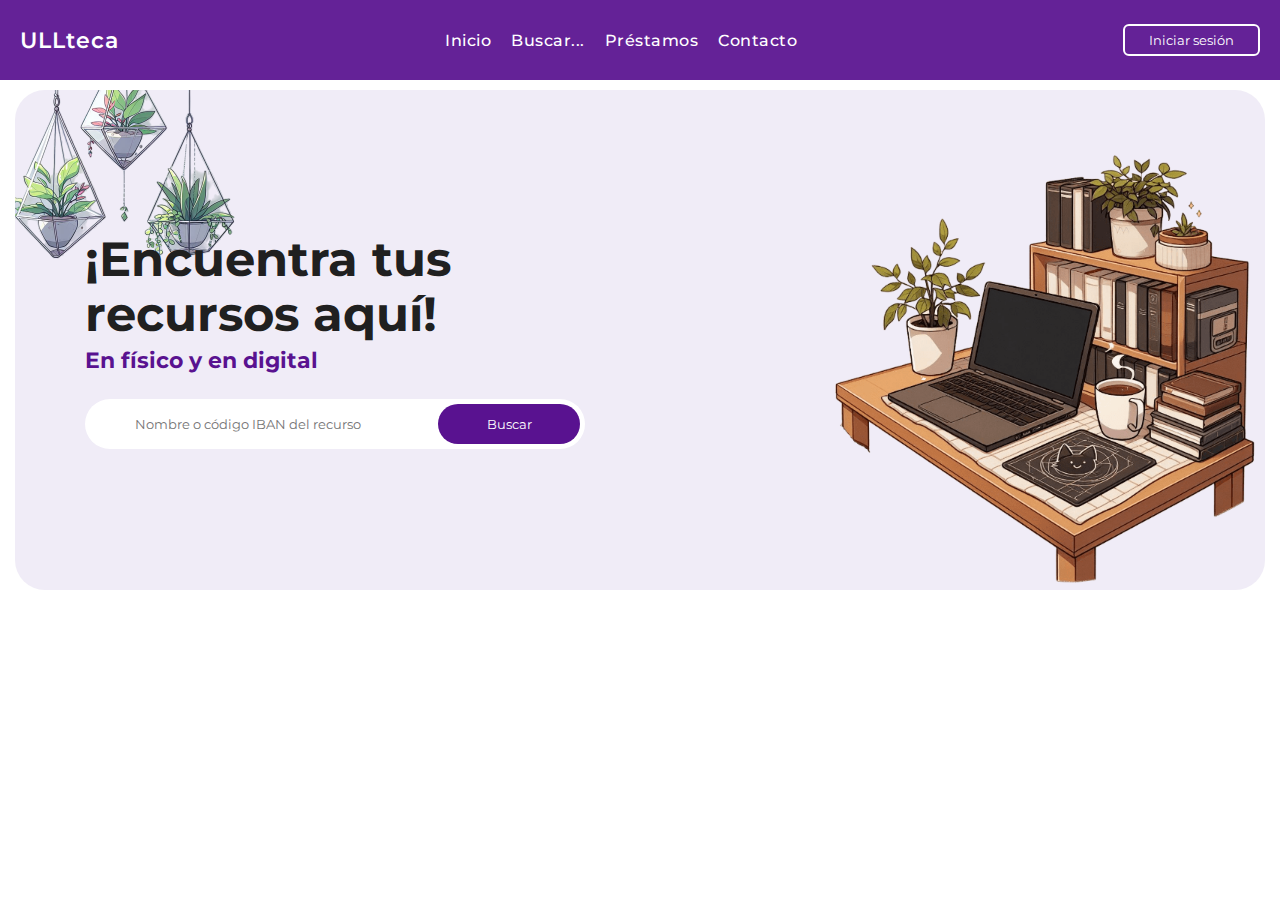
==== FIS/Search/index.html @ 1978ade1 "Search page added." ====
<!DOCTYPE html>
<html lang="en">

<head>
  <meta charset="UTF-8">
  <meta http-equiv="X-UA-Compatible" content="IE=EDGE" />
  <meta name="viewport" content="width=device-width, initial-scale=1.0">
  <title>Search</title>
  <link rel="stylesheet" type="text/css" href="style.css" />
  <!-- Unicons -->
  <link rel="stylesheet" href="https://unicons.iconscout.com/release/v4.0.0/css/line.css" />
</head>

<body>
  <!-- Navigation -->
  <nav class="navigation">
    <!-- Logo -->
    <a href="#" class="logo">
      ULLteca
    </a>
    <!-- Menu -->
    <ul class="menu">
      <li><a href="#">Inicio</a></li>
      <li><a href="#">Buscar...</a></li>
      <li><a href="#">Préstamos</a></li>
      <li><a href="#">Contacto</a></li>
    </ul>
    <!-- Right nav (Login button) -->
    <button class="button" id="form-open">Iniciar sesión</button>
  </nav>
  </header>

  <!-- Search banner -->
  <section id="search-banner">
    <!-- Background -->
    <img src="search_bg2.png" class="search_bg2" alt="search_bg2">
    <!-- Text -->
    <class class="search-banner-text">
      <h1>¡Encuentra tus recursos aquí!</h1>
      <strong>En físico y en digital</strong>
      <!-- Searchbox -->
      <form action="" class="search-box">
        <!-- Icon -->
        <i class="uil uil-search"></i>
        <!-- Input -->
        <input type="text" class="search-input" placeholder="Nombre o código IBAN del recurso" name="search" required>
        <!-- Btn -->
        <input type="submit" class="search-btn" value="Buscar"
      </form>
    </class>
  </section>
</body>

</html>
---- FIS/Search/style.css ----
@import url('https://fonts.googleapis.com/css2?family=Montserrat:ital,wght@0,100..900;1,100..900&display=swap');

* {
        font-family: "Montserrat";
        margin: 0px;
        padding: 0px;
        box-sizing: border-box;
}

ul {
        list-style: none;
}

a {
        text-decoration: none;
}

body {
        margin: 0px;
        padding: 0px;
        font-family: "Montserrat";
}

.navigation {
        display: flex;
        justify-content: space-between;
        align-items: center;
        height: 80px;
        padding: 0 20px;
        width: 100%;
        background: #591290ee;
        z-index: 100;
        margin: auto;
}

.menu {
        display: flex;
}

.menu li a {
        padding: 3px 10px;
        margin: 0px, 15px;
        color: white;
        font-weight: 500;
        letter-spacing: 0.5px;
}

.logo {
        font-size: 1.4rem;
        font-weight: 600;
        letter-spacing: 1px;
        color: white;
}

.button {
        color: white;
}

.menu li a:hover,
.menu .active {
        color: #d0a8f0;
        transition: all ease 0.3s;
}

.button {
        padding: 6px 24px;
        border: 2px solid white;
        background: transparent;
        border-radius: 6px;
        cursor: pointer;
}

.button:active {
        transform: scale(0.98);
}

/* Search banner */
#search-banner {
        max-width: 1250px;
        height: 500px;
        border-radius: 30px;
        background-color: #f0ecf7;
        margin: 10px auto;
        position: relative;
        overflow: hidden;
        background-image: url(search_bg.png);
        background-repeat: no-repeat;
        background-size: 450px;
        background-position: bottom right;
        display: flex;
        align-items: center;
}

.search_bg2 {
        position: absolute;
        left: -40px;
        top: -100px;
        width: 300px;
        height: 300px;
        object-fit: contain;
        object-position: center;
}

.search-banner-text {
        display: flex;
        flex-direction: column;
        width: 500px;
        margin-left: 70px;
        position: relative;
}

.search-banner-text h1 {
        font-size: 3rem;
        line-height: 55px;
        color: #202020;
}

.search-banner-text strong {
        color: #591290;
        font-size: 1.4rem;
        margin-top: 4px;
}

.search-box {
        background-color: white;
        height: 50px;
        display: flex;
        align-items: center;
        margin-top: 25px;
        padding: 0px 5px 0px 20px;
        border-radius: 30px;
}

.search-box i {
        font-size: 1.3rem;
        color: #3b3b3b;
        margin: 0px 10px;
}

.search-box .search-input {
        height: 40px;
        border: none;
        width: 100%;
        padding: 0px 10px;
}

.search-box .search-btn {
        width: 220px;
        height: 40px;
        border-radius: 30px;
        background-color: #591290;
        border: none;
        color: white;
        outline: none;
        transition: all ease 0.3s;
}

.search-box .search-btn:hover {
        background-color: #9258be;
        transition: all ease 0.3s;
}
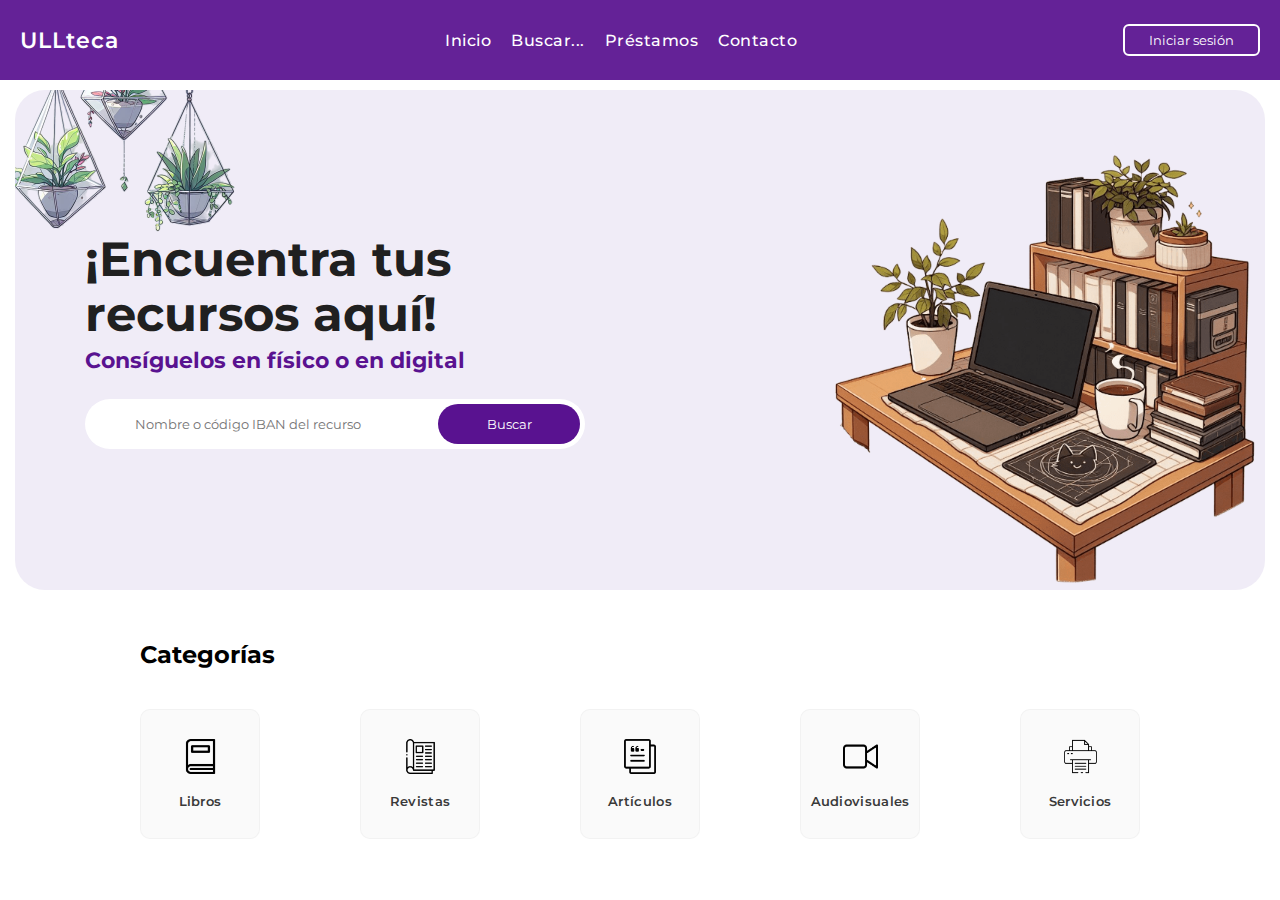
==== commit bcd6fae0: "Search page semifinished" ====
--- a/FIS/Search/index.html
+++ b/FIS/Search/index.html
@@ -7,17 +7,21 @@
   <meta name="viewport" content="width=device-width, initial-scale=1.0">
   <title>Search</title>
   <link rel="stylesheet" type="text/css" href="style.css" />
+  
   <!-- Unicons -->
   <link rel="stylesheet" href="https://unicons.iconscout.com/release/v4.0.0/css/line.css" />
 </head>
 
 <body>
+  
   <!-- Navigation -->
   <nav class="navigation">
+    
     <!-- Logo -->
     <a href="#" class="logo">
       ULLteca
     </a>
+    
     <!-- Menu -->
     <ul class="menu">
       <li><a href="#">Inicio</a></li>
@@ -25,6 +29,7 @@
       <li><a href="#">Préstamos</a></li>
       <li><a href="#">Contacto</a></li>
     </ul>
+    
     <!-- Right nav (Login button) -->
     <button class="button" id="form-open">Iniciar sesión</button>
   </nav>
@@ -32,23 +37,64 @@
 
   <!-- Search banner -->
   <section id="search-banner">
+    
     <!-- Background -->
     <img src="search_bg2.png" class="search_bg2" alt="search_bg2">
+    
     <!-- Text -->
     <class class="search-banner-text">
       <h1>¡Encuentra tus recursos aquí!</h1>
-      <strong>En físico y en digital</strong>
+      <strong>Consíguelos en físico o en digital</strong>
+      
       <!-- Searchbox -->
       <form action="" class="search-box">
+        
         <!-- Icon -->
         <i class="uil uil-search"></i>
+        
         <!-- Input -->
         <input type="text" class="search-input" placeholder="Nombre o código IBAN del recurso" name="search" required>
+        
         <!-- Btn -->
-        <input type="submit" class="search-btn" value="Buscar"
+        <input type="submit" class="search-btn" value="Buscar">
       </form>
     </class>
   </section>
+ 
+  <!-- Categories -->
+      <section id="category">
+        
+        <!-- Heading -->
+        <div class="category-heding">
+          <h2>Categorías</h2>
+        </div>
+
+        <!-- Box containers -->
+        <div class="category-container">
+
+          <!-- Box -->
+          <a href="#" class="category-box">
+            <img src="book.png" alt="books">
+            <span>Libros</span>
+          </a>
+          <a href="#" class="category-box">
+            <img src="mag.png" alt="mags">
+            <span>Revistas</span>
+          </a>
+          <a href="#" class="category-box">
+            <img src="articles-icon.webp" alt="articles">
+            <span>Artículos</span>
+          </a>
+          <a href="#" class="category-box">
+            <img src="video.png" alt="videos">
+            <span>Audiovisuales</span>
+          </a>
+          <a href="#" class="category-box">
+            <img src="printer.png" alt="services">
+            <span>Servicios</span>
+          </a>
+        </div>
+      </section>
 </body>
 
 </html>--- a/FIS/Search/style.css
+++ b/FIS/Search/style.css
@@ -94,7 +94,7 @@
 .search_bg2 {
         position: absolute;
         left: -40px;
-        top: -100px;
+        top: -130px;
         width: 300px;
         height: 300px;
         object-fit: contain;
@@ -156,6 +156,71 @@
 }
 
 .search-box .search-btn:hover {
-        background-color: #9258be;
-        transition: all ease 0.3s;
+        transform: scale(1.05);
+}
+
+/* Categories */
+#category {
+        display: flex;
+        flex-direction: column;
+        max-width: 1000px;
+        margin: 50px auto;
+}
+
+.category-heading {
+        display: flex;
+        justify-content: space-between;
+        align-items: center;
+}
+
+.category-heading h2 {
+        font-size: 1.56rem;
+        font-weight: 700;
+        color: #202020;
+        letter-spacing: 0.5px;
+}
+
+.category-heading span {
+        color: #a7a7a7;
+        font-weight: 400;
+        letter-spacing: 1px;
+}
+
+.category-container {
+        display: flex;
+        justify-content: space-between;
+        align-items: center;
+        margin-top: 40px;
+}
+
+.category-box {
+        display: flex;
+        flex-direction: column;
+        align-items: center;
+        justify-content: center;
+        background-color: #fafafa;
+        border-radius: 10px;
+        min-height: 130px;
+        width: 120px;
+        border: 1px solid rgba(0, 0, 0, 0.03);
+}
+
+.category-box img {
+        height: 35px;
+        width: 35px;
+        object-fit: contain;
+        object-position: center;
+}
+
+.category-box span {
+        color: #393939;
+        font-size: 0.8rem;
+        margin-top: 20px;
+        letter-spacing: 0.3px;
+        font-weight: 600;
+}
+
+.category-box:hover img {
+        transform: scale(1.1);
+        transition: all ease 0.1s;
 }